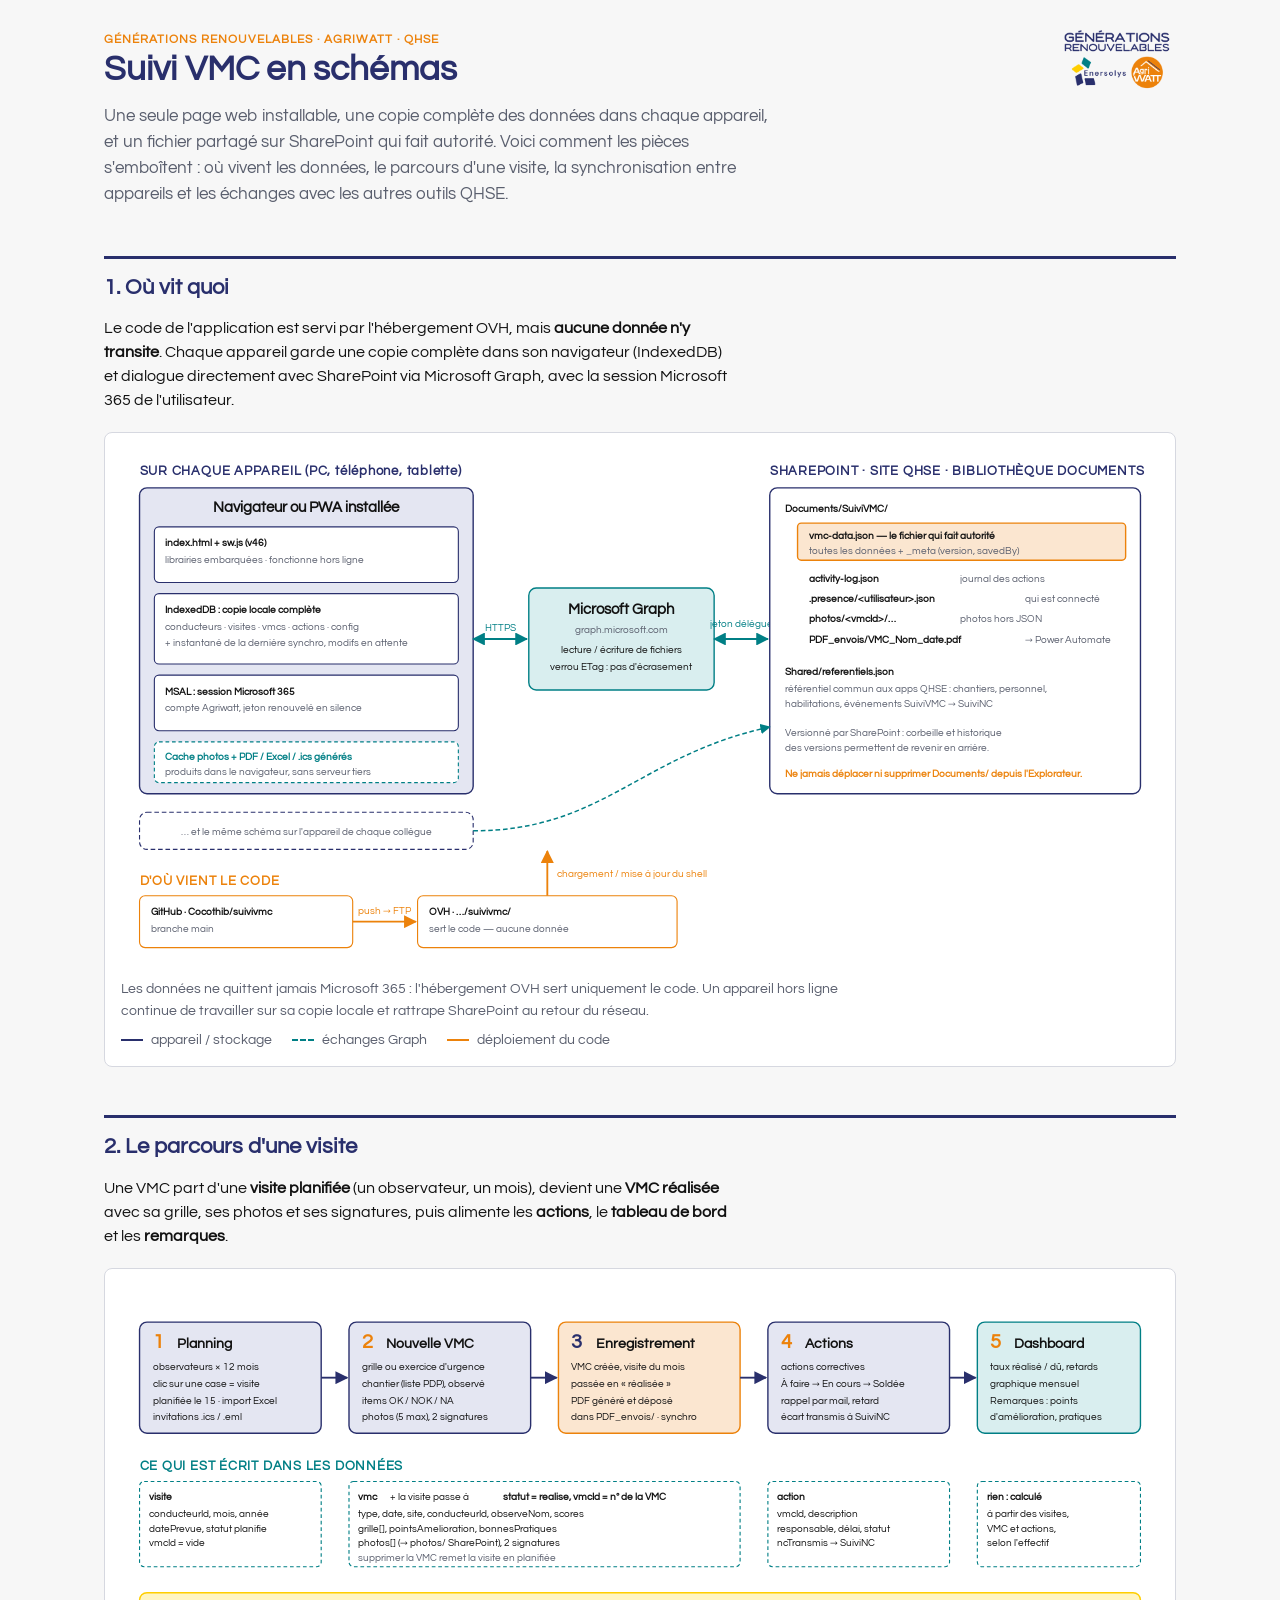
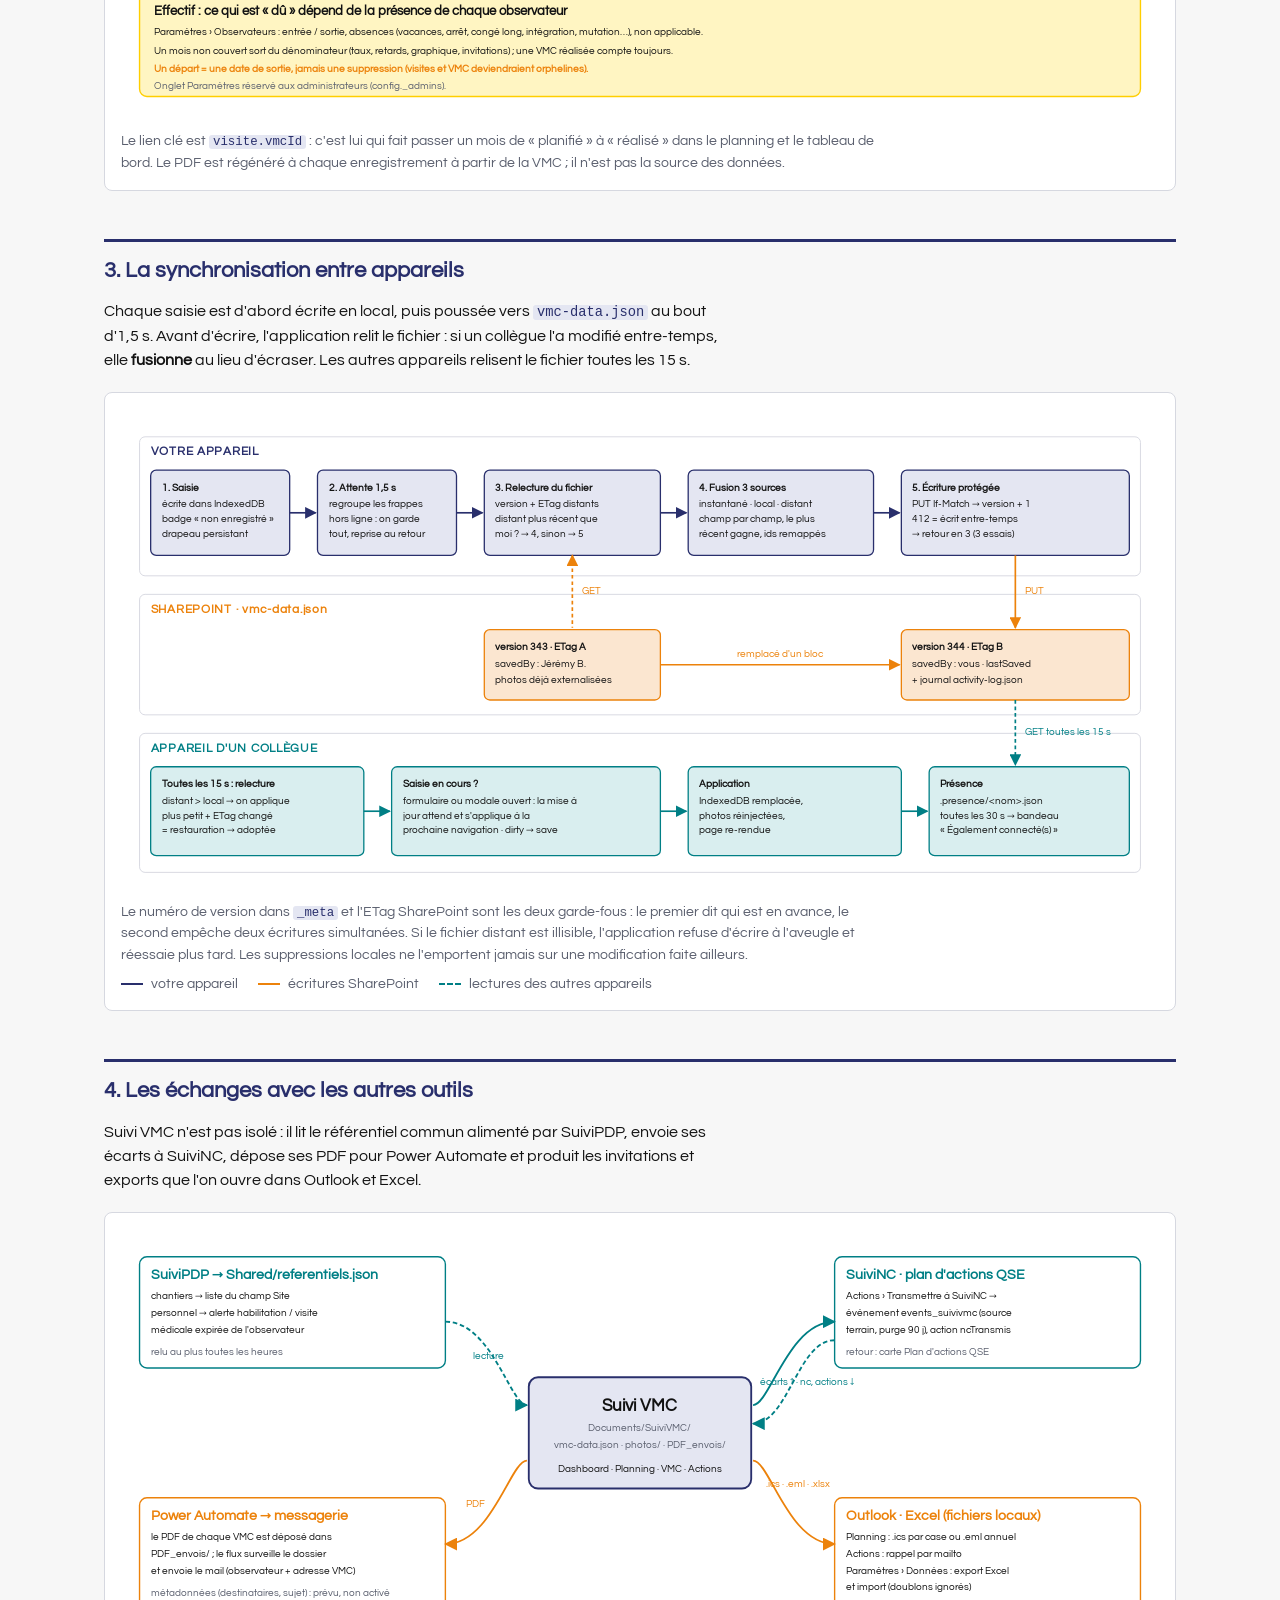
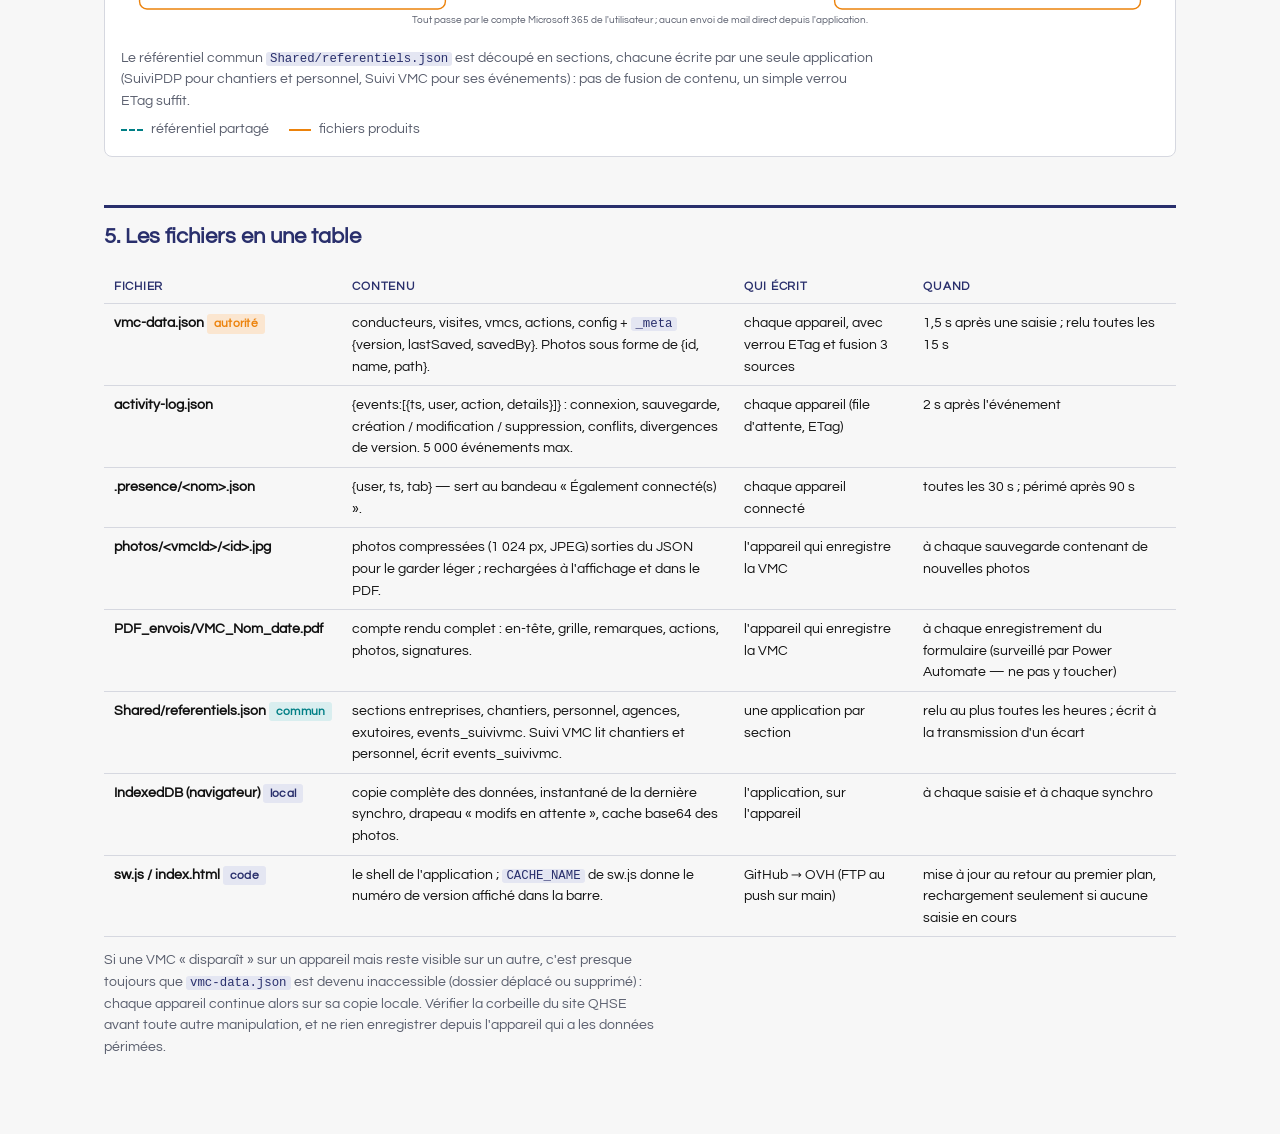
==== schemas.html @ dfc9482b "Schémas : page « Comment ça marche » (architecture, parcours VMC, synchro, échanges) - schemas.html " ====
<!DOCTYPE html>
<html lang="fr">
<head>
<meta charset="utf-8">
<meta name="viewport" content="width=device-width, initial-scale=1">
<meta name="color-scheme" content="light dark">
<title>Suivi VMC en schémas</title>
<link rel="stylesheet" href="https://fonts.googleapis.com/css2?family=Questrial&display=swap">
<style>
/* Charte Générations Renouvelables : bleu marine, teal, jaune, orange, noir, gris clair */
:root {
  --bleu: #292F6C; --teal: #007F85; --jaune: #FFCE00; --orange: #EC820B; --noir: #121212; --gris: #F7F7F7;
  --bg: #F7F7F7; --panel: #ffffff; --ink: #121212; --muted: #5a5f6e; --line: #d6d8e0;
  --bleu-soft: #e4e6f2; --teal-soft: #d9eeef; --orange-soft: #fbe6d0; --jaune-soft: #fff5c2;
}
@media (prefers-color-scheme: dark) {
  :root:not([data-theme="light"]) {
    --bg: #14162a; --panel: #1c1f36; --ink: #eceef5; --muted: #a3a8bd; --line: #353a5a;
    --bleu: #9aa3ff; --teal: #4fc3c8; --orange: #f5a04a; --jaune: #ffd84d;
    --bleu-soft: #262b52; --teal-soft: #163a3d; --orange-soft: #43301a; --jaune-soft: #3d3712;
  }
}
:root[data-theme="dark"] {
  --bg: #14162a; --panel: #1c1f36; --ink: #eceef5; --muted: #a3a8bd; --line: #353a5a;
  --bleu: #9aa3ff; --teal: #4fc3c8; --orange: #f5a04a; --jaune: #ffd84d;
  --bleu-soft: #262b52; --teal-soft: #163a3d; --orange-soft: #43301a; --jaune-soft: #3d3712;
}
* { box-sizing: border-box; }
body { margin: 0; background: var(--bg); color: var(--ink); font-family: "Century Gothic", "URW Gothic", "Questrial", "Futura", "Avenir", sans-serif; font-size: 16px; line-height: 1.5; }
main { max-width: 1120px; margin: 0 auto; padding: 28px 24px 64px; }
header.top { display: flex; align-items: center; justify-content: space-between; gap: 16px; flex-wrap: wrap; margin-bottom: 8px; }
header.top img { height: 64px; width: auto; }
h1, h2, h3 { text-wrap: balance; margin: 0; color: var(--bleu); font-weight: 700; }
h1 { font-size: 2.2rem; line-height: 1.1; }
h2 { font-size: 1.4rem; margin-top: 48px; padding-top: 12px; border-top: 3px solid var(--bleu); }
.eyebrow { text-transform: uppercase; letter-spacing: .08em; font-size: .78rem; color: var(--orange); font-weight: 700; }
p { max-width: 70ch; margin: 12px 0; }
p.lead { font-size: 1.08rem; color: var(--muted); max-width: 74ch; }
figure { margin: 20px 0 0; background: var(--panel); border: 1px solid var(--line); border-radius: 8px; padding: 16px; overflow-x: auto; }
figure svg { display: block; width: 100%; height: auto; min-width: 680px; color: var(--ink); }
figcaption { font-size: .9rem; color: var(--muted); margin-top: 10px; max-width: 95ch; }
.legend { display: flex; flex-wrap: wrap; gap: 6px 20px; font-size: .86rem; color: var(--muted); margin-top: 8px; }
.legend span::before { content: ""; display: inline-block; width: 22px; height: 0; border-top: 2.5px solid var(--ink); vertical-align: middle; margin-right: 8px; }
.legend .l-bleu::before { border-color: var(--bleu); }
.legend .l-teal::before { border-color: var(--teal); border-top-style: dashed; }
.legend .l-orange::before { border-color: var(--orange); }
.steps { list-style: none; padding: 0; margin: 12px 0 0; display: grid; gap: 10px; }
.steps li { display: grid; grid-template-columns: 34px 1fr; gap: 10px; align-items: start; }
.steps b.n { font-size: 1.15rem; color: var(--orange); font-weight: 700; padding-top: 1px; }
.two { display: grid; grid-template-columns: 1fr 1fr; gap: 20px; align-items: start; }
@media (max-width: 820px) { .two { grid-template-columns: 1fr; } }
table { border-collapse: collapse; width: 100%; font-size: .9rem; margin-top: 16px; }
th, td { text-align: left; padding: 8px 10px; border-bottom: 1px solid var(--line); vertical-align: top; }
th { text-transform: uppercase; letter-spacing: .06em; font-size: .74rem; color: var(--bleu); }
td.k { font-weight: 700; white-space: nowrap; }
tr:nth-child(even) td { background: var(--gris); }
:root[data-theme="dark"] tr:nth-child(even) td { background: transparent; }
@media (prefers-color-scheme: dark) { :root:not([data-theme="light"]) tr:nth-child(even) td { background: transparent; } }
.tag { display: inline-block; font-size: .72rem; padding: 1px 7px; border-radius: 3px; font-weight: 700; letter-spacing: .02em; white-space: nowrap; }
.tag.bleu { background: var(--bleu-soft); color: var(--bleu); }
.tag.teal { background: var(--teal-soft); color: var(--teal); }
.tag.orange { background: var(--orange-soft); color: var(--orange); }
code { font-family: Consolas, "Courier New", monospace; font-size: .86em; background: var(--bleu-soft); color: var(--bleu); padding: 0 4px; border-radius: 3px; }
.note { font-size: .9rem; color: var(--muted); }
.wrap { overflow-x: auto; }
/* ---- Écrans étroits : versions empilées des schémas ---- */
.m-only { display: none; }
@media (max-width: 900px) {
  main { padding: 18px 14px 48px; }
  h1 { font-size: 1.7rem; }
  h2 { margin-top: 36px; font-size: 1.25rem; }
  header.top img { height: 48px; }
  figure { padding: 12px; overflow: visible; }
  figure svg { display: none; }
  .m-only { display: block; }
  .m-flow { display: grid; gap: 8px; }
  .m-head { text-transform: uppercase; letter-spacing: .06em; font-size: .76rem; font-weight: 700; margin-top: 10px; color: var(--bleu); }
  .m-head.teal { color: var(--teal); } .m-head.orange { color: var(--orange); }
  .m-box { border: 1px solid var(--line); border-left: 4px solid var(--bleu); border-radius: 5px; padding: 7px 10px; background: var(--bg); font-size: .9rem; line-height: 1.35; }
  .m-box.teal { border-left-color: var(--teal); border-left-style: dashed; }
  .m-box.orange { border-left-color: var(--orange); }
  .m-box.jaune { border-left-color: var(--jaune); }
  .m-box b { display: block; font-weight: 700; }
  .m-box span { display: block; color: var(--muted); font-size: .84rem; }
  .m-box ul { margin: 6px 0 0; padding-left: 16px; font-size: .84rem; }
  .m-link { font-size: .84rem; color: var(--muted); padding: 2px 0 2px 10px; border-left: 2px solid var(--bleu); margin-left: 12px; }
  .m-link.teal { border-left-color: var(--teal); border-left-style: dashed; } .m-link.orange { border-left-color: var(--orange); }
  table, tbody, tr, td { display: block; }
  thead { display: none; }
  tr { border: 1px solid var(--line); border-radius: 6px; background: var(--panel); padding: 8px 10px 6px; margin-bottom: 10px; }
  tr:nth-child(even) td { background: transparent; }
  td { border: 0; padding: 2px 0 6px; }
  td.k { white-space: normal; font-size: 1.05rem; padding-bottom: 2px; color: var(--bleu); }
  td:not(.k)::before { display: block; font-size: .68rem; text-transform: uppercase; letter-spacing: .06em; color: var(--muted); }
  td:nth-child(2)::before { content: "Contenu"; }
  td:nth-child(3)::before { content: "Qui écrit"; }
  td:nth-child(4)::before { content: "Quand"; }
}
</style>
</head>
<body>

<main>
  <header class="top">
    <div>
      <div class="eyebrow">Générations Renouvelables · Agriwatt · QHSE</div>
      <h1>Suivi VMC en schémas</h1>
    </div>
    <img src="assets/logo-gr-bleu.png" alt="Générations Renouvelables – Enersolys – AgriWATT">
  </header>
  <p class="lead">Une seule page web installable, une copie complète des données dans chaque appareil, et un fichier partagé sur SharePoint qui fait autorité. Voici comment les pièces s'emboîtent : où vivent les données, le parcours d'une visite, la synchronisation entre appareils et les échanges avec les autres outils QHSE.</p>

  <!-- ============================================================ 1 -->
  <h2>1. Où vit quoi</h2>
  <p>Le code de l'application est servi par l'hébergement OVH, mais <b>aucune donnée n'y transite</b>. Chaque appareil garde une copie complète dans son navigateur (IndexedDB) et dialogue directement avec SharePoint via Microsoft Graph, avec la session Microsoft 365 de l'utilisateur.</p>
  <figure class="d">
    <svg viewBox="0 0 1120 560" role="img" aria-label="Architecture : appareils avec l'application installée et une copie locale des données, Microsoft Graph au milieu, bibliothèque SharePoint QHSE à droite, hébergement OVH en bas.">
      <defs>
        <marker id="m-bleu" viewBox="0 0 10 10" refX="9" refY="5" markerWidth="7" markerHeight="7" orient="auto-start-reverse"><path d="M0 0L10 5L0 10z" style="fill:var(--bleu)"/></marker>
        <marker id="m-teal" viewBox="0 0 10 10" refX="9" refY="5" markerWidth="7" markerHeight="7" orient="auto-start-reverse"><path d="M0 0L10 5L0 10z" style="fill:var(--teal)"/></marker>
        <marker id="m-orange" viewBox="0 0 10 10" refX="9" refY="5" markerWidth="7" markerHeight="7" orient="auto-start-reverse"><path d="M0 0L10 5L0 10z" style="fill:var(--orange)"/></marker>
      </defs>
      <g font-family="Century Gothic, URW Gothic, Questrial, sans-serif" font-size="11" fill="currentColor">

        <!-- Appareils -->
        <text x="20" y="28" font-size="14" font-weight="700" letter-spacing=".06em" style="fill:var(--bleu)">SUR CHAQUE APPAREIL (PC, téléphone, tablette)</text>
        <rect x="20" y="42" width="360" height="330" rx="8" stroke-width="1.5" style="fill:var(--bleu-soft);stroke:var(--bleu)"/>
        <text x="200" y="68" text-anchor="middle" font-size="16" font-weight="700">Navigateur ou PWA installée</text>

        <rect x="36" y="84" width="328" height="60" rx="5" stroke-width="1.2" style="fill:var(--panel);stroke:var(--bleu)"/>
        <text x="48" y="105" font-weight="700">index.html + sw.js (v46)</text>
        <text x="48" y="123" font-size="11" style="fill:var(--muted)">librairies embarquées · fonctionne hors ligne</text>

        <rect x="36" y="156" width="328" height="76" rx="5" stroke-width="1.2" style="fill:var(--panel);stroke:var(--bleu)"/>
        <text x="48" y="177" font-weight="700">IndexedDB : copie locale complète</text>
        <text x="48" y="195" font-size="11" style="fill:var(--muted)">conducteurs · visites · vmcs · actions · config</text>
        <text x="48" y="213" font-size="11" style="fill:var(--muted)">+ instantané de la dernière synchro, modifs en attente</text>

        <rect x="36" y="244" width="328" height="60" rx="5" stroke-width="1.2" style="fill:var(--panel);stroke:var(--bleu)"/>
        <text x="48" y="265" font-weight="700">MSAL : session Microsoft 365</text>
        <text x="48" y="283" font-size="11" style="fill:var(--muted)">compte Agriwatt, jeton renouvelé en silence</text>

        <rect x="36" y="316" width="328" height="44" rx="5" stroke-width="1.2" stroke-dasharray="4 3" style="fill:var(--panel);stroke:var(--teal)"/>
        <text x="48" y="336" font-weight="700" style="fill:var(--teal)">Cache photos + PDF / Excel / .ics générés</text>
        <text x="48" y="352" font-size="11" style="fill:var(--muted)">produits dans le navigateur, sans serveur tiers</text>

        <!-- Graph -->
        <rect x="440" y="150" width="200" height="110" rx="8" stroke-width="1.5" style="fill:var(--teal-soft);stroke:var(--teal)"/>
        <text x="540" y="178" text-anchor="middle" font-size="16" font-weight="700">Microsoft Graph</text>
        <text x="540" y="198" text-anchor="middle" font-size="11" style="fill:var(--muted)">graph.microsoft.com</text>
        <text x="540" y="220" text-anchor="middle" font-size="11">lecture / écriture de fichiers</text>
        <text x="540" y="238" text-anchor="middle" font-size="11">verrou ETag : pas d'écrasement</text>

        <path d="M380 205 H438" stroke-width="2" fill="none" marker-end="url(#m-teal)" marker-start="url(#m-teal)" style="stroke:var(--teal)"/>
        <path d="M640 205 H698" stroke-width="2" fill="none" marker-end="url(#m-teal)" marker-start="url(#m-teal)" style="stroke:var(--teal)"/>
        <text x="409" y="196" text-anchor="middle" font-size="11" style="fill:var(--teal)">HTTPS</text>
        <text x="669" y="192" text-anchor="middle" font-size="10.5" style="fill:var(--teal)">jeton délégué</text>

        <!-- SharePoint -->
        <text x="700" y="28" font-size="14" font-weight="700" letter-spacing=".06em" style="fill:var(--bleu)">SHAREPOINT · SITE QHSE · BIBLIOTHÈQUE DOCUMENTS</text>
        <rect x="700" y="42" width="400" height="330" rx="8" stroke-width="1.5" style="fill:var(--panel);stroke:var(--bleu)"/>
        <text x="716" y="68" font-weight="700">Documents/SuiviVMC/</text>
        <g font-size="11">
          <rect x="730" y="80" width="354" height="40" rx="4" stroke-width="1.5" style="fill:var(--orange-soft);stroke:var(--orange)"/>
          <text x="742" y="97" font-weight="700">vmc-data.json — le fichier qui fait autorité</text>
          <text x="742" y="113" style="fill:var(--muted)">toutes les données + _meta (version, savedBy)</text>
          <text x="742" y="143" font-weight="700">activity-log.json</text><text x="905" y="143" style="fill:var(--muted)">journal des actions</text>
          <text x="742" y="165" font-weight="700">.presence/&lt;utilisateur&gt;.json</text><text x="975" y="165" style="fill:var(--muted)">qui est connecté</text>
          <text x="742" y="187" font-weight="700">photos/&lt;vmcId&gt;/…</text><text x="905" y="187" style="fill:var(--muted)">photos hors JSON</text>
          <text x="742" y="209" font-weight="700">PDF_envois/VMC_Nom_date.pdf</text><text x="975" y="209" style="fill:var(--muted)">→ Power Automate</text>
        </g>
        <text x="716" y="244" font-weight="700">Shared/referentiels.json</text>
        <text x="716" y="262" font-size="11" style="fill:var(--muted)">référentiel commun aux apps QHSE : chantiers, personnel,</text>
        <text x="716" y="278" font-size="11" style="fill:var(--muted)">habilitations, événements SuiviVMC → SuiviNC</text>
        <text x="716" y="310" font-size="11" style="fill:var(--muted)">Versionné par SharePoint : corbeille et historique</text>
        <text x="716" y="326" font-size="11" style="fill:var(--muted)">des versions permettent de revenir en arrière.</text>
        <text x="716" y="354" font-size="11" font-weight="700" style="fill:var(--orange)">Ne jamais déplacer ni supprimer Documents/ depuis l'Explorateur.</text>

        <!-- Autres appareils -->
        <rect x="20" y="392" width="360" height="40" rx="8" stroke-width="1.2" stroke-dasharray="5 3" style="fill:none;stroke:var(--bleu)"/>
        <text x="200" y="417" text-anchor="middle" font-size="11" style="fill:var(--muted)">… et le même schéma sur l'appareil de chaque collègue</text>
        <path d="M380 412 C 520 412, 560 330, 700 300" stroke-width="1.6" fill="none" stroke-dasharray="5 3" marker-end="url(#m-teal)" style="stroke:var(--teal)"/>

        <!-- OVH -->
        <text x="20" y="470" font-size="14" font-weight="700" letter-spacing=".06em" style="fill:var(--orange)">D'OÙ VIENT LE CODE</text>
        <rect x="20" y="482" width="230" height="56" rx="6" stroke-width="1.2" style="fill:var(--panel);stroke:var(--orange)"/>
        <text x="32" y="503" font-weight="700">GitHub · Cocothib/suivivmc</text>
        <text x="32" y="521" font-size="11" style="fill:var(--muted)">branche main</text>
        <path d="M250 510 H318" stroke-width="2" fill="none" marker-end="url(#m-orange)" style="stroke:var(--orange)"/>
        <text x="284" y="502" text-anchor="middle" font-size="11" style="fill:var(--orange)">push → FTP</text>
        <rect x="320" y="482" width="280" height="56" rx="6" stroke-width="1.2" style="fill:var(--panel);stroke:var(--orange)"/>
        <text x="332" y="503" font-weight="700">OVH · …/suivivmc/</text>
        <text x="332" y="521" font-size="11" style="fill:var(--muted)">sert le code — aucune donnée</text>
        <path d="M460 482 V434" stroke-width="2" fill="none" marker-end="url(#m-orange)" style="stroke:var(--orange)"/>
        <text x="470" y="462" font-size="10.5" style="fill:var(--orange)">chargement / mise à jour du shell</text>
      </g>
    </svg>
    <div class="m-only m-flow">
      <div class="m-head">Sur chaque appareil</div>
      <div class="m-box"><b>index.html + sw.js (v46)</b><span>Application complète, fonctionne hors ligne</span></div>
      <div class="m-box"><b>IndexedDB : copie locale complète</b><span>conducteurs, visites, vmcs, actions, config + instantané de la dernière synchro</span></div>
      <div class="m-box"><b>MSAL : session Microsoft 365</b><span>compte Agriwatt, jeton renouvelé en silence</span></div>
      <div class="m-link teal">Microsoft Graph, lecture/écriture avec ETag</div>
      <div class="m-head">SharePoint · site QHSE</div>
      <div class="m-box orange"><b>Documents/SuiviVMC/vmc-data.json</b><span>le fichier qui fait autorité (_meta.version)</span></div>
      <div class="m-box"><b>activity-log.json · .presence/ · photos/ · PDF_envois/</b><span>journal, présence, photos externalisées, PDF pour Power Automate</span></div>
      <div class="m-box"><b>Shared/referentiels.json</b><span>référentiel commun aux apps QHSE</span></div>
      <div class="m-head orange">D'où vient le code</div>
      <div class="m-box orange"><b>GitHub → OVH (FTP au push)</b><span>l'hébergement ne voit aucune donnée</span></div>
    </div>
    <figcaption>Les données ne quittent jamais Microsoft 365 : l'hébergement OVH sert uniquement le code. Un appareil hors ligne continue de travailler sur sa copie locale et rattrape SharePoint au retour du réseau.</figcaption>
    <div class="legend"><span class="l-bleu">appareil / stockage</span><span class="l-teal">échanges Graph</span><span class="l-orange">déploiement du code</span></div>
  </figure>

  <!-- ============================================================ 2 -->
  <h2>2. Le parcours d'une visite</h2>
  <p>Une VMC part d'une <b>visite planifiée</b> (un observateur, un mois), devient une <b>VMC réalisée</b> avec sa grille, ses photos et ses signatures, puis alimente les <b>actions</b>, le <b>tableau de bord</b> et les <b>remarques</b>.</p>
  <figure class="d">
    <svg viewBox="0 0 1120 470" role="img" aria-label="Parcours : Planning → Nouvelle VMC → Enregistrement → Actions → Dashboard et Remarques, avec les enregistrements créés à chaque étape.">
      <g font-family="Century Gothic, URW Gothic, Questrial, sans-serif" font-size="11" fill="currentColor">
        <!-- 5 étapes -->
        <g stroke-width="1.5">
          <rect x="20" y="40" width="196" height="120" rx="8" style="fill:var(--bleu-soft);stroke:var(--bleu)"/>
          <rect x="246" y="40" width="196" height="120" rx="8" style="fill:var(--bleu-soft);stroke:var(--bleu)"/>
          <rect x="472" y="40" width="196" height="120" rx="8" style="fill:var(--orange-soft);stroke:var(--orange)"/>
          <rect x="698" y="40" width="196" height="120" rx="8" style="fill:var(--bleu-soft);stroke:var(--bleu)"/>
          <rect x="924" y="40" width="176" height="120" rx="8" style="fill:var(--teal-soft);stroke:var(--teal)"/>
        </g>
        <g font-size="22" font-weight="700" style="fill:var(--orange)">
          <text x="34" y="68">1</text><text x="260" y="68">2</text><text x="486" y="68" style="fill:var(--bleu)">3</text><text x="712" y="68">4</text><text x="938" y="68">5</text>
        </g>
        <text x="60" y="68" font-size="15" font-weight="700">Planning</text>
        <text x="34" y="92" font-size="11">observateurs × 12 mois</text>
        <text x="34" y="110" font-size="11">clic sur une case = visite</text>
        <text x="34" y="128" font-size="11">planifiée le 15 · import Excel</text>
        <text x="34" y="146" font-size="11">invitations .ics / .eml</text>

        <text x="286" y="68" font-size="15" font-weight="700">Nouvelle VMC</text>
        <text x="260" y="92" font-size="11">grille ou exercice d'urgence</text>
        <text x="260" y="110" font-size="11">chantier (liste PDP), observé</text>
        <text x="260" y="128" font-size="11">items OK / NOK / NA</text>
        <text x="260" y="146" font-size="11">photos (5 max), 2 signatures</text>

        <text x="512" y="68" font-size="15" font-weight="700">Enregistrement</text>
        <text x="486" y="92" font-size="11">VMC créée, visite du mois</text>
        <text x="486" y="110" font-size="11">passée en « réalisée »</text>
        <text x="486" y="128" font-size="11">PDF généré et déposé</text>
        <text x="486" y="146" font-size="11">dans PDF_envois/ · synchro</text>

        <text x="738" y="68" font-size="15" font-weight="700">Actions</text>
        <text x="712" y="92" font-size="11">actions correctives</text>
        <text x="712" y="110" font-size="11">À faire → En cours → Soldée</text>
        <text x="712" y="128" font-size="11">rappel par mail, retard</text>
        <text x="712" y="146" font-size="11">écart transmis à SuiviNC</text>

        <text x="964" y="68" font-size="15" font-weight="700">Dashboard</text>
        <text x="938" y="92" font-size="11">taux réalisé / dû, retards</text>
        <text x="938" y="110" font-size="11">graphique mensuel</text>
        <text x="938" y="128" font-size="11">Remarques : points</text>
        <text x="938" y="146" font-size="11">d'amélioration, pratiques</text>

        <g stroke-width="2" fill="none" marker-end="url(#m-bleu)" style="stroke:var(--bleu)">
          <path d="M216 100 H244"/><path d="M442 100 H470"/><path d="M668 100 H696"/><path d="M894 100 H922"/>
        </g>

        <!-- Enregistrements créés -->
        <text x="20" y="200" font-size="14" font-weight="700" letter-spacing=".06em" style="fill:var(--teal)">CE QUI EST ÉCRIT DANS LES DONNÉES</text>
        <g stroke-width="1.2" stroke-dasharray="4 3" style="stroke:var(--teal)" fill="none">
          <rect x="20" y="212" width="196" height="92" rx="5"/>
          <rect x="246" y="212" width="422" height="92" rx="5"/>
          <rect x="698" y="212" width="196" height="92" rx="5"/>
          <rect x="924" y="212" width="176" height="92" rx="5"/>
        </g>
        <g font-size="11">
          <text x="30" y="232" font-weight="700">visite</text>
          <text x="30" y="250">conducteurId, mois, année</text>
          <text x="30" y="266">datePrevue, statut planifie</text>
          <text x="30" y="282">vmcId = vide</text>

          <text x="256" y="232" font-weight="700">vmc</text><text x="290" y="232">+ la visite passe à</text><text x="412" y="232" font-weight="700">statut = realise, vmcId = n° de la VMC</text>
          <text x="256" y="250">type, date, site, conducteurId, observeNom, scores</text>
          <text x="256" y="266">grille[], pointsAmelioration, bonnesPratiques</text>
          <text x="256" y="282">photos[] (→ photos/ SharePoint), 2 signatures</text>
          <text x="256" y="298" style="fill:var(--muted)">supprimer la VMC remet la visite en planifiée</text>

          <text x="708" y="232" font-weight="700">action</text>
          <text x="708" y="250">vmcId, description</text>
          <text x="708" y="266">responsable, délai, statut</text>
          <text x="708" y="282">ncTransmis → SuiviNC</text>

          <text x="934" y="232" font-weight="700">rien : calculé</text>
          <text x="934" y="250">à partir des visites,</text>
          <text x="934" y="266">VMC et actions,</text>
          <text x="934" y="282">selon l'effectif</text>
        </g>

        <!-- Effectif -->
        <rect x="20" y="332" width="1080" height="112" rx="8" stroke-width="1.5" style="fill:var(--jaune-soft);stroke:var(--jaune)"/>
        <text x="36" y="356" font-size="14" font-weight="700">Effectif : ce qui est « dû » dépend de la présence de chaque observateur</text>
        <text x="36" y="378" font-size="11">Paramètres › Observateurs : entrée / sortie, absences (vacances, arrêt, congé long, intégration, mutation…), non applicable.</text>
        <text x="36" y="398" font-size="11">Un mois non couvert sort du dénominateur (taux, retards, graphique, invitations) ; une VMC réalisée compte toujours.</text>
        <text x="36" y="418" font-size="11" font-weight="700" style="fill:var(--orange)">Un départ = une date de sortie, jamais une suppression (visites et VMC deviendraient orphelines).</text>
        <text x="36" y="436" font-size="11" style="fill:var(--muted)">Onglet Paramètres réservé aux administrateurs (config._admins).</text>
      </g>
    </svg>
    <div class="m-only m-flow">
      <div class="m-box"><b>1 · Planning</b><span>observateurs × 12 mois, clic = visite planifiée (le 15, jour ouvré), import Excel, invitations .ics/.eml</span><ul><li><i>visite</i> : conducteurId, mois, année, datePrevue, statut planifie</li></ul></div>
      <div class="m-box"><b>2 · Nouvelle VMC</b><span>grille ou exercice d'urgence, chantier (liste SuiviPDP), items OK/NOK/NA, photos, 2 signatures</span></div>
      <div class="m-box orange"><b>3 · Enregistrement</b><span>VMC créée, visite passée en « réalisée » avec vmcId, PDF déposé dans PDF_envois/, synchro</span><ul><li><i>vmc</i> : grille[], scores, photos[], signatures…</li><li>supprimer la VMC remet la visite en planifiée</li></ul></div>
      <div class="m-box"><b>4 · Actions</b><span>À faire → En cours → Soldée, rappel mail, écart transmis à SuiviNC</span><ul><li><i>action</i> : vmcId, responsable, délai, statut, ncTransmis</li></ul></div>
      <div class="m-box teal"><b>5 · Dashboard et Remarques</b><span>taux réalisé / dû, retards, graphique mensuel, points d'amélioration — rien n'est stocké, tout est calculé</span></div>
      <div class="m-box jaune"><b>Effectif</b><span>entrée/sortie, absences, non applicable : les mois non couverts sortent du dénominateur. Un départ = date de sortie, jamais une suppression.</span></div>
    </div>
    <figcaption>Le lien clé est <code>visite.vmcId</code> : c'est lui qui fait passer un mois de « planifié » à « réalisé » dans le planning et le tableau de bord. Le PDF est régénéré à chaque enregistrement à partir de la VMC ; il n'est pas la source des données.</figcaption>
  </figure>

  <!-- ============================================================ 3 -->
  <h2>3. La synchronisation entre appareils</h2>
  <p>Chaque saisie est d'abord écrite en local, puis poussée vers <code>vmc-data.json</code> au bout d'1,5 s. Avant d'écrire, l'application relit le fichier : si un collègue l'a modifié entre-temps, elle <b>fusionne</b> au lieu d'écraser. Les autres appareils relisent le fichier toutes les 15 s.</p>
  <figure class="d">
    <svg viewBox="0 0 1120 520" role="img" aria-label="Séquence de synchronisation : saisie locale, attente 1,5 s, relecture avec ETag, fusion si besoin, écriture protégée, puis lecture par les collègues toutes les 15 s.">
      <g font-family="Century Gothic, URW Gothic, Questrial, sans-serif" font-size="11" fill="currentColor">
        <!-- couloirs -->
        <g stroke-width="1" style="stroke:var(--line)" fill="none">
          <rect x="20" y="30" width="1080" height="150" rx="6"/>
          <rect x="20" y="200" width="1080" height="130" rx="6"/>
          <rect x="20" y="350" width="1080" height="150" rx="6"/>
        </g>
        <text x="32" y="50" font-size="13" font-weight="700" letter-spacing=".06em" style="fill:var(--bleu)">VOTRE APPAREIL</text>
        <text x="32" y="220" font-size="13" font-weight="700" letter-spacing=".06em" style="fill:var(--orange)">SHAREPOINT · vmc-data.json</text>
        <text x="32" y="370" font-size="13" font-weight="700" letter-spacing=".06em" style="fill:var(--teal)">APPAREIL D'UN COLLÈGUE</text>

        <!-- votre appareil -->
        <g stroke-width="1.4" style="stroke:var(--bleu);fill:var(--bleu-soft)">
          <rect x="32" y="66" width="150" height="92" rx="6"/>
          <rect x="212" y="66" width="150" height="92" rx="6"/>
          <rect x="392" y="66" width="190" height="92" rx="6"/>
          <rect x="612" y="66" width="200" height="92" rx="6"/>
          <rect x="842" y="66" width="246" height="92" rx="6"/>
        </g>
        <g stroke-width="1.8" fill="none" marker-end="url(#m-bleu)" style="stroke:var(--bleu)">
          <path d="M182 112 H210"/><path d="M362 112 H390"/><path d="M582 112 H610"/><path d="M812 112 H840"/>
        </g>
        <text x="44" y="88" font-weight="700">1. Saisie</text>
        <text x="44" y="106" font-size="11">écrite dans IndexedDB</text>
        <text x="44" y="122" font-size="11">badge « non enregistré »</text>
        <text x="44" y="138" font-size="11">drapeau persistant</text>

        <text x="224" y="88" font-weight="700">2. Attente 1,5 s</text>
        <text x="224" y="106" font-size="11">regroupe les frappes</text>
        <text x="224" y="122" font-size="11">hors ligne : on garde</text>
        <text x="224" y="138" font-size="11">tout, reprise au retour</text>

        <text x="404" y="88" font-weight="700">3. Relecture du fichier</text>
        <text x="404" y="106" font-size="11">version + ETag distants</text>
        <text x="404" y="122" font-size="11">distant plus récent que</text>
        <text x="404" y="138" font-size="11">moi ? → 4, sinon → 5</text>

        <text x="624" y="88" font-weight="700">4. Fusion 3 sources</text>
        <text x="624" y="106" font-size="11">instantané · local · distant</text>
        <text x="624" y="122" font-size="11">champ par champ, le plus</text>
        <text x="624" y="138" font-size="11">récent gagne, ids remappés</text>

        <text x="854" y="88" font-weight="700">5. Écriture protégée</text>
        <text x="854" y="106" font-size="11">PUT If-Match → version + 1</text>
        <text x="854" y="122" font-size="11">412 = écrit entre-temps</text>
        <text x="854" y="138" font-size="11">→ retour en 3 (3 essais)</text>

        <!-- vers SharePoint -->
        <path d="M487 158 V236" stroke-width="1.8" fill="none" stroke-dasharray="4 3" marker-start="url(#m-orange)" style="stroke:var(--orange)"/>
        <text x="497" y="200" font-size="11" style="fill:var(--orange)">GET</text>
        <path d="M965 158 V236" stroke-width="1.8" fill="none" marker-end="url(#m-orange)" style="stroke:var(--orange)"/>
        <text x="975" y="200" font-size="11" style="fill:var(--orange)">PUT</text>

        <!-- SharePoint -->
        <g stroke-width="1.4" style="stroke:var(--orange);fill:var(--orange-soft)">
          <rect x="392" y="238" width="190" height="76" rx="6"/>
          <rect x="842" y="238" width="246" height="76" rx="6"/>
        </g>
        <text x="404" y="260" font-weight="700">version 343 · ETag A</text>
        <text x="404" y="278" font-size="11">savedBy : Jérémy B.</text>
        <text x="404" y="296" font-size="11">photos déjà externalisées</text>
        <text x="854" y="260" font-weight="700">version 344 · ETag B</text>
        <text x="854" y="278" font-size="11">savedBy : vous · lastSaved</text>
        <text x="854" y="296" font-size="11">+ journal activity-log.json</text>
        <path d="M582 276 H840" stroke-width="1.8" fill="none" marker-end="url(#m-orange)" style="stroke:var(--orange)"/>
        <text x="711" y="268" text-anchor="middle" font-size="11" style="fill:var(--orange)">remplacé d'un bloc</text>

        <!-- collègue -->
        <g stroke-width="1.4" style="stroke:var(--teal);fill:var(--teal-soft)">
          <rect x="32" y="386" width="230" height="96" rx="6"/>
          <rect x="292" y="386" width="290" height="96" rx="6"/>
          <rect x="612" y="386" width="230" height="96" rx="6"/>
          <rect x="872" y="386" width="216" height="96" rx="6"/>
        </g>
        <g stroke-width="1.8" fill="none" marker-end="url(#m-teal)" style="stroke:var(--teal)">
          <path d="M262 434 H290"/><path d="M582 434 H610"/><path d="M842 434 H870"/>
        </g>
        <path d="M965 314 V384" stroke-width="1.8" fill="none" marker-end="url(#m-teal)" stroke-dasharray="4 3" style="stroke:var(--teal)"/>
        <text x="975" y="352" font-size="11" style="fill:var(--teal)">GET toutes les 15 s</text>

        <text x="44" y="408" font-weight="700">Toutes les 15 s : relecture</text>
        <text x="44" y="426" font-size="11">distant &gt; local → on applique</text>
        <text x="44" y="442" font-size="11">plus petit + ETag changé</text>
        <text x="44" y="458" font-size="11">= restauration → adoptée</text>

        <text x="304" y="408" font-weight="700">Saisie en cours ?</text>
        <text x="304" y="426" font-size="11">formulaire ou modale ouvert : la mise à</text>
        <text x="304" y="442" font-size="11">jour attend et s'applique à la</text>
        <text x="304" y="458" font-size="11">prochaine navigation · dirty → save</text>

        <text x="624" y="408" font-weight="700">Application</text>
        <text x="624" y="426" font-size="11">IndexedDB remplacée,</text>
        <text x="624" y="442" font-size="11">photos réinjectées,</text>
        <text x="624" y="458" font-size="11">page re-rendue</text>

        <text x="884" y="408" font-weight="700">Présence</text>
        <text x="884" y="426" font-size="11">.presence/&lt;nom&gt;.json</text>
        <text x="884" y="442" font-size="11">toutes les 30 s → bandeau</text>
        <text x="884" y="458" font-size="11">« Également connecté(s) »</text>
      </g>
    </svg>
    <div class="m-only m-flow">
      <div class="m-head">Votre appareil</div>
      <div class="m-box"><b>1 · Saisie</b><span>écrite dans IndexedDB, badge « non enregistré », drapeau persistant</span></div>
      <div class="m-box"><b>2 · Attente 1,5 s</b><span>regroupe les frappes ; hors ligne, tout est gardé et repris au retour</span></div>
      <div class="m-box"><b>3 · Relecture du fichier</b><span>version + ETag distants ; distant plus récent que mienne → fusion</span></div>
      <div class="m-box"><b>4 · Fusion 3 sources</b><span>instantané · local · distant, champ par champ, le plus le plus récent gagne, ids en collision remappés</span></div>
      <div class="m-box"><b>5 · Écriture protégée</b><span>PUT If-Match → version + 1 ; 412 = quelqu'un a écrit entre-temps → on recommence (3 fois max)</span></div>
      <div class="m-head orange">SharePoint · vmc-data.json</div>
      <div class="m-box orange"><b>version 343 → 344</b><span>fichier remplacé d'un bloc ; journal dans activity-log.json</span></div>
      <div class="m-head teal">Appareil d'un collègue</div>
      <div class="m-box teal"><b>Relecture toutes les 15 s</b><span>version distante plus grande → application ; plus petit + ETag changé = fichier restauré → adopté</span></div>
      <div class="m-box teal"><b>Saisie en cours ?</b><span>la mise à jour attend et s'applique à la prochaine navigation</span></div>
      <div class="m-box teal"><b>Présence</b><span>.presence/&lt;nom&gt;.json toutes les 30 s → bandeau connecté(s) »</span></div>
    </div>
    <figcaption>Le numéro de version dans <code>_meta</code> et l'ETag SharePoint sont les deux garde-fous : le premier dit qui est en avance, le second empêche deux écritures simultanées. Si le fichier distant est illisible, l'application refuse d'écrire à l'aveugle et réessaie plus tard. Les suppressions locales ne l'emportent jamais sur une modification faite ailleurs.</figcaption>
    <div class="legend"><span class="l-bleu">votre appareil</span><span class="l-orange">écritures SharePoint</span><span class="l-teal">lectures des autres appareils</span></div>
  </figure>

  <!-- ============================================================ 4 -->
  <h2>4. Les échanges avec les autres outils</h2>
  <p>Suivi VMC n'est pas isolé : il lit le référentiel commun alimenté par SuiviPDP, envoie ses écarts à SuiviNC, dépose ses PDF pour Power Automate et produit les invitations et exports que l'on ouvre dans Outlook et Excel.</p>
  <figure class="d">
    <svg viewBox="0 0 1120 440" role="img" aria-label="Suivi VMC au centre ; autour : SuiviPDP et le référentiel commun, SuiviNC, Power Automate et la messagerie, Outlook et Excel.">
      <g font-family="Century Gothic, URW Gothic, Questrial, sans-serif" font-size="11" fill="currentColor">
        <!-- centre -->
        <rect x="440" y="160" width="240" height="120" rx="10" stroke-width="2" style="fill:var(--bleu-soft);stroke:var(--bleu)"/>
        <text x="560" y="196" text-anchor="middle" font-size="18" font-weight="700">Suivi VMC</text>
        <text x="560" y="218" text-anchor="middle" font-size="11" style="fill:var(--muted)">Documents/SuiviVMC/</text>
        <text x="560" y="236" text-anchor="middle" font-size="11" style="fill:var(--muted)">vmc-data.json · photos/ · PDF_envois/</text>
        <text x="560" y="262" text-anchor="middle" font-size="11">Dashboard · Planning · VMC · Actions</text>

        <!-- SuiviPDP + référentiel (gauche haut) -->
        <rect x="20" y="30" width="330" height="120" rx="8" stroke-width="1.5" style="fill:var(--panel);stroke:var(--teal)"/>
        <text x="32" y="54" font-size="15" font-weight="700" style="fill:var(--teal)">SuiviPDP → Shared/referentiels.json</text>
        <text x="32" y="76" font-size="11">chantiers → liste du champ Site</text>
        <text x="32" y="94" font-size="11">personnel → alerte habilitation / visite</text>
        <text x="32" y="112" font-size="11">médicale expirée de l'observateur</text>
        <text x="32" y="136" font-size="10.5" style="fill:var(--muted)">relu au plus toutes les heures</text>
        <path d="M350 100 C 400 100, 420 190, 438 190" stroke-width="2" fill="none" stroke-dasharray="5 3" marker-end="url(#m-teal)" style="stroke:var(--teal)"/>
        <text x="380" y="140" font-size="11" style="fill:var(--teal)">lecture</text>

        <!-- SuiviNC (droite haut) -->
        <rect x="770" y="30" width="330" height="120" rx="8" stroke-width="1.5" style="fill:var(--panel);stroke:var(--teal)"/>
        <text x="782" y="54" font-size="15" font-weight="700" style="fill:var(--teal)">SuiviNC · plan d'actions QSE</text>
        <text x="782" y="76" font-size="11">Actions › Transmettre à SuiviNC →</text>
        <text x="782" y="94" font-size="11">événement events_suivivmc (source</text>
        <text x="782" y="112" font-size="11">terrain, purge 90 j), action ncTransmis</text>
        <text x="782" y="136" font-size="10.5" style="fill:var(--muted)">retour : carte Plan d'actions QSE</text>
        <path d="M682 190 C 700 190, 720 100, 770 100" stroke-width="2" fill="none" marker-end="url(#m-teal)" style="stroke:var(--teal)"/>
        <path d="M770 120 C 730 120, 720 210, 682 210" stroke-width="2" fill="none" stroke-dasharray="5 3" marker-end="url(#m-teal)" style="stroke:var(--teal)"/>
        <text x="690" y="168" font-size="10.5" style="fill:var(--teal)">écarts ↑ · nc, actions ↓</text>

        <!-- Power Automate (gauche bas) -->
        <rect x="20" y="290" width="330" height="120" rx="8" stroke-width="1.5" style="fill:var(--panel);stroke:var(--orange)"/>
        <text x="32" y="314" font-size="15" font-weight="700" style="fill:var(--orange)">Power Automate → messagerie</text>
        <text x="32" y="336" font-size="11">le PDF de chaque VMC est déposé dans</text>
        <text x="32" y="354" font-size="11">PDF_envois/ ; le flux surveille le dossier</text>
        <text x="32" y="372" font-size="11">et envoie le mail (observateur + adresse VMC)</text>
        <text x="32" y="396" font-size="10.5" style="fill:var(--muted)">métadonnées (destinataires, sujet) : prévu, non activé</text>
        <path d="M438 250 C 420 250, 400 340, 350 340" stroke-width="2" fill="none" marker-end="url(#m-orange)" style="stroke:var(--orange)"/>
        <text x="372" y="300" font-size="11" style="fill:var(--orange)">PDF</text>

        <!-- Outlook / Excel (droite bas) -->
        <rect x="770" y="290" width="330" height="120" rx="8" stroke-width="1.5" style="fill:var(--panel);stroke:var(--orange)"/>
        <text x="782" y="314" font-size="15" font-weight="700" style="fill:var(--orange)">Outlook · Excel (fichiers locaux)</text>
        <text x="782" y="336" font-size="11">Planning : .ics par case ou .eml annuel</text>
        <text x="782" y="354" font-size="11">Actions : rappel par mailto</text>
        <text x="782" y="372" font-size="11">Paramètres › Données : export Excel</text>
        <text x="782" y="390" font-size="11">et import (doublons ignorés)</text>
        <path d="M682 250 C 700 250, 720 340, 770 340" stroke-width="2" fill="none" marker-end="url(#m-orange)" style="stroke:var(--orange)"/>
        <text x="696" y="278" font-size="10.5" style="fill:var(--orange)">.ics · .eml · .xlsx</text>

        <!-- Microsoft 365 -->
        <text x="560" y="425" text-anchor="middle" font-size="11" style="fill:var(--muted)">Tout passe par le compte Microsoft 365 de l'utilisateur ; aucun envoi de mail direct depuis l'application.</text>
      </g>
    </svg>
    <div class="m-only m-flow">
      <div class="m-box teal"><b>SuiviPDP → Shared/referentiels.json (lecture)</b><span>chantiers → liste du champ Site ; personnel → alertes habilitation / visite médicale expirée</span></div>
      <div class="m-box teal"><b>SuiviNC · plan d'actions QSE</b><span>« Transmettre à SuiviNC » écrit un événement dans referentiels.json (ncTransmis) ; en retour, carte « Plan d'actions QSE » sur le dashboard</span></div>
      <div class="m-box orange"><b>Power Automate → messagerie</b><span>PDF de la VMC déposé dans PDF_envois/ à chaque enregistrement ; le flux envoie le mail</span></div>
      <div class="m-box orange"><b>Outlook · Excel</b><span>invitations .ics / .eml, rappel mailto, export et import Excel — fichiers générés dans le navigateur</span></div>
    </div>
    <figcaption>Le référentiel commun <code>Shared/referentiels.json</code> est découpé en sections, chacune écrite par une seule application (SuiviPDP pour chantiers et personnel, Suivi VMC pour ses événements) : pas de fusion de contenu, un simple verrou ETag suffit.</figcaption>
    <div class="legend"><span class="l-teal">référentiel partagé</span><span class="l-orange">fichiers produits</span></div>
  </figure>

  <!-- ============================================================ 5 -->
  <h2>5. Les fichiers en une table</h2>
  <div class="wrap">
    <table>
      <thead><tr><th>Fichier</th><th>Contenu</th><th>Qui écrit</th><th>Quand</th></tr></thead>
      <tbody>
        <tr><td class="k">vmc-data.json <span class="tag orange">autorité</span></td><td>conducteurs, visites, vmcs, actions, config + <code>_meta</code> {version, lastSaved, savedBy}. Photos sous forme de {id, name, path}.</td><td>chaque appareil, avec verrou ETag et fusion 3 sources</td><td>1,5 s après une saisie ; relu toutes les 15 s</td></tr>
        <tr><td class="k">activity-log.json</td><td>{events:[{ts, user, action, details}]} : connexion, sauvegarde, création / modification / suppression, conflits, divergences de version. 5 000 événements max.</td><td>chaque appareil (file d'attente, ETag)</td><td>2 s après l'événement</td></tr>
        <tr><td class="k">.presence/&lt;nom&gt;.json</td><td>{user, ts, tab} — sert au bandeau « Également connecté(s) ».</td><td>chaque appareil connecté</td><td>toutes les 30 s ; périmé après 90 s</td></tr>
        <tr><td class="k">photos/&lt;vmcId&gt;/&lt;id&gt;.jpg</td><td>photos compressées (1 024 px, JPEG) sorties du JSON pour le garder léger ; rechargées à l'affichage et dans le PDF.</td><td>l'appareil qui enregistre la VMC</td><td>à chaque sauvegarde contenant de nouvelles photos</td></tr>
        <tr><td class="k">PDF_envois/VMC_Nom_date.pdf</td><td>compte rendu complet : en-tête, grille, remarques, actions, photos, signatures.</td><td>l'appareil qui enregistre la VMC</td><td>à chaque enregistrement du formulaire (surveillé par Power Automate — ne pas y toucher)</td></tr>
        <tr><td class="k">Shared/referentiels.json <span class="tag teal">commun</span></td><td>sections entreprises, chantiers, personnel, agences, exutoires, events_suivivmc. Suivi VMC lit chantiers et personnel, écrit events_suivivmc.</td><td>une application par section</td><td>relu au plus toutes les heures ; écrit à la transmission d'un écart</td></tr>
        <tr><td class="k">IndexedDB (navigateur) <span class="tag bleu">local</span></td><td>copie complète des données, instantané de la dernière synchro, drapeau « modifs en attente », cache base64 des photos.</td><td>l'application, sur l'appareil</td><td>à chaque saisie et à chaque synchro</td></tr>
        <tr><td class="k">sw.js / index.html <span class="tag bleu">code</span></td><td>le shell de l'application ; <code>CACHE_NAME</code> de sw.js donne le numéro de version affiché dans la barre.</td><td>GitHub → OVH (FTP au push sur main)</td><td>mise à jour au retour au premier plan, rechargement seulement si aucune saisie en cours</td></tr>
      </tbody>
    </table>
  </div>
  <p class="note">Si une VMC « disparaît » sur un appareil mais reste visible sur un autre, c'est presque toujours que <code>vmc-data.json</code> est devenu inaccessible (dossier déplacé ou supprimé) : chaque appareil continue alors sur sa copie locale. Vérifier la corbeille du site QHSE avant toute autre manipulation, et ne rien enregistrer depuis l'appareil qui a les données périmées.</p>
</main>
</body>
</html>
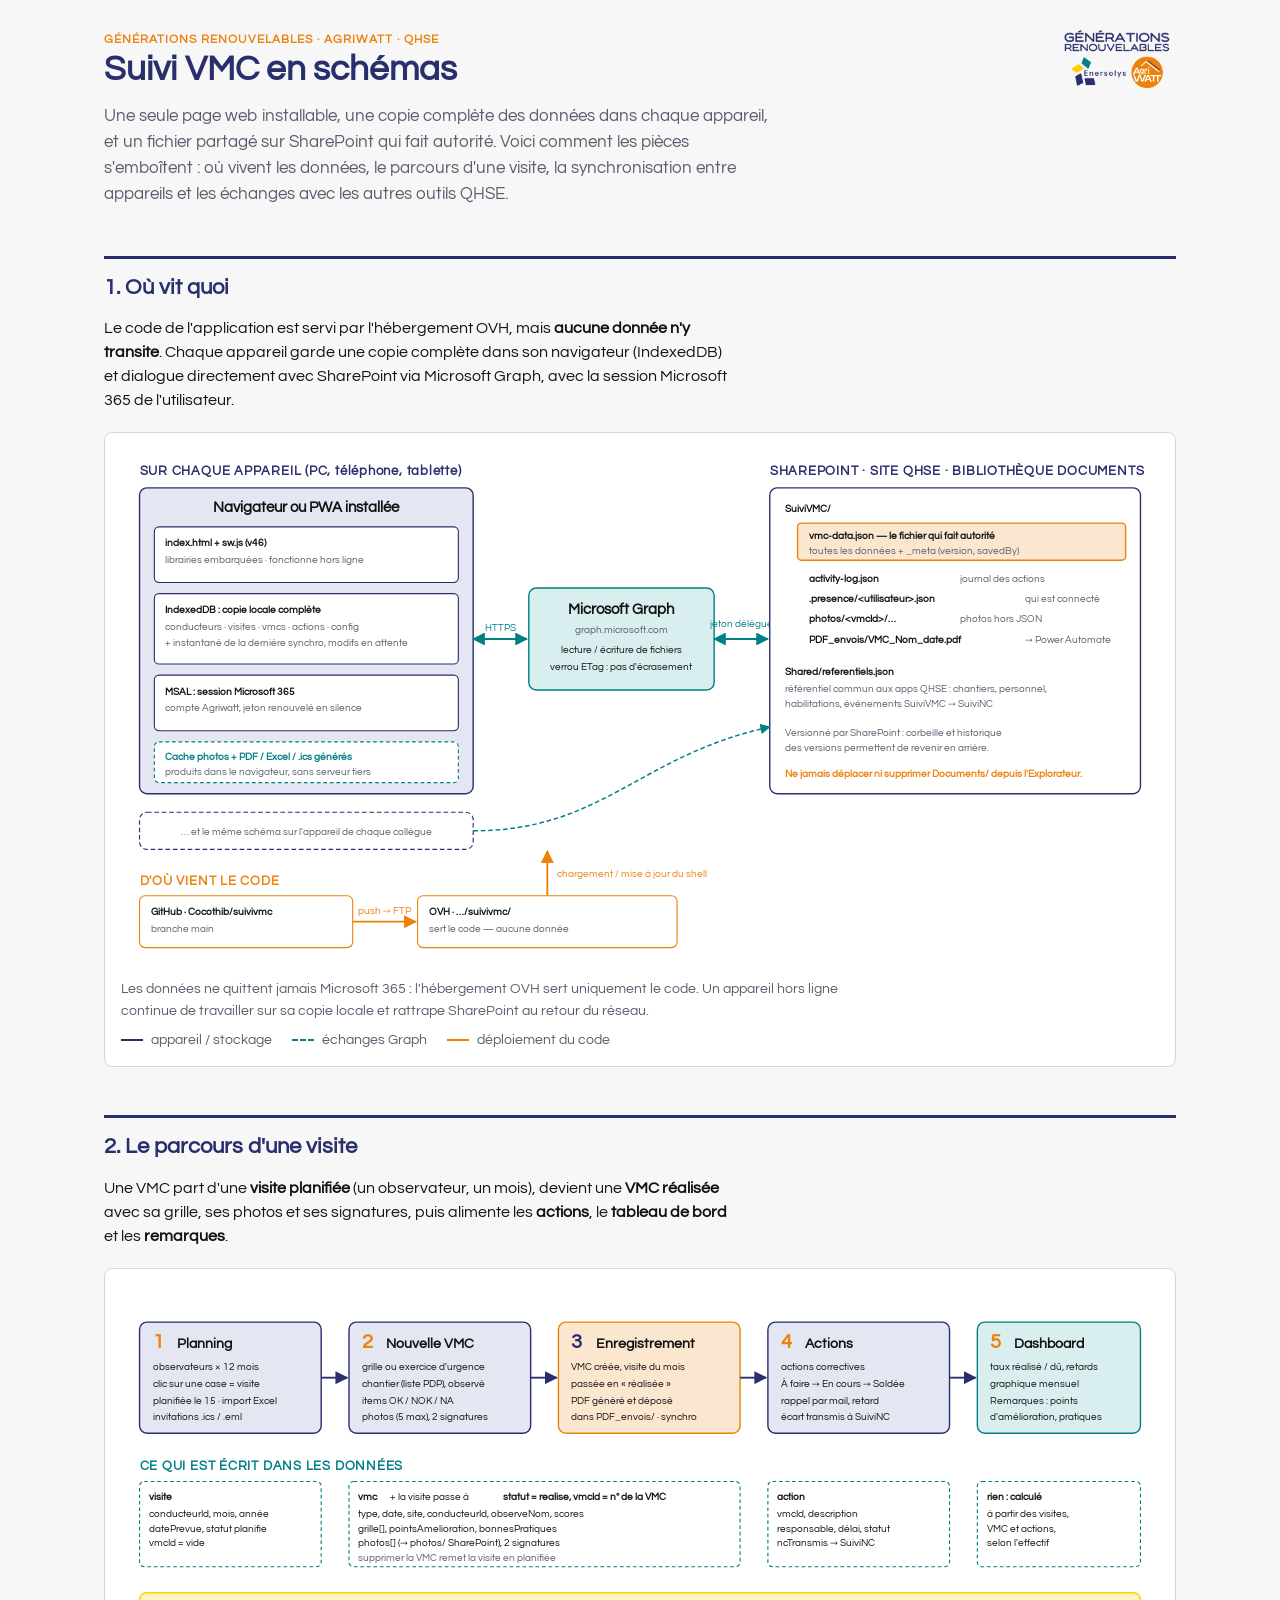
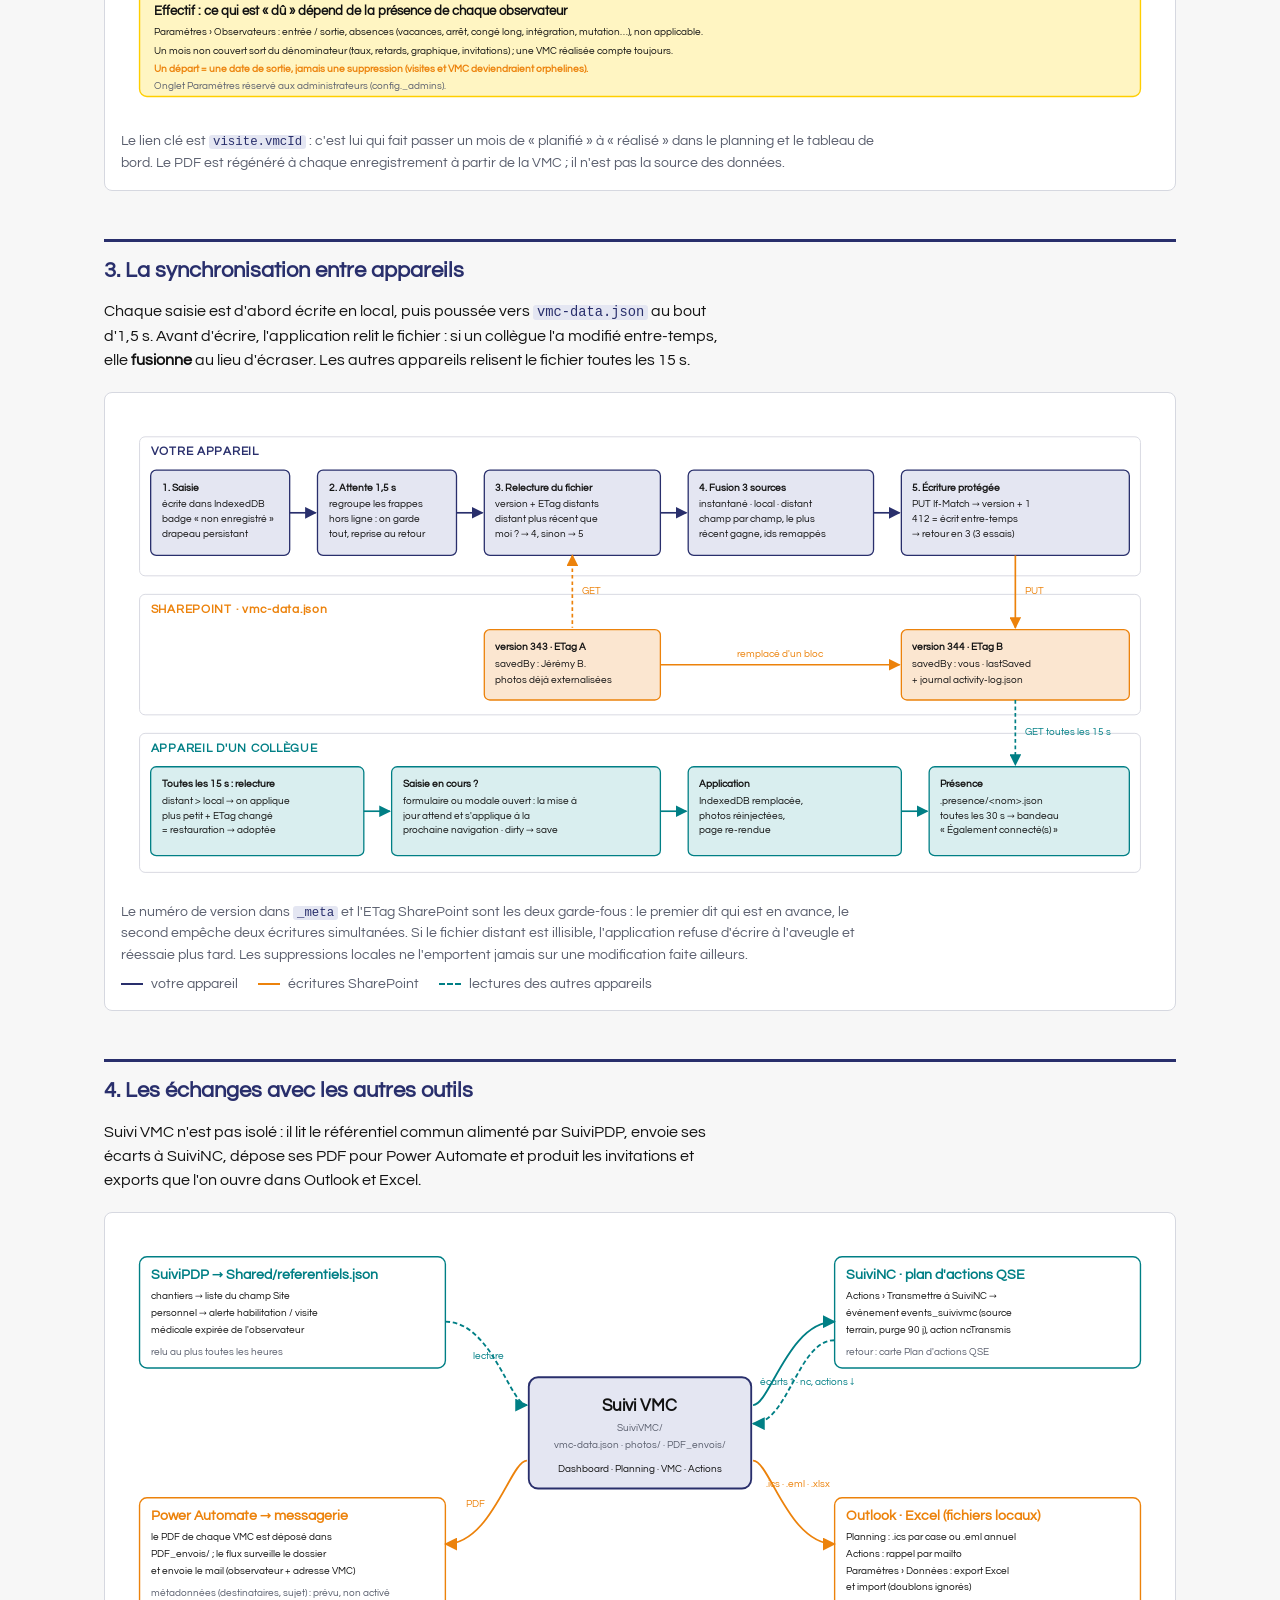
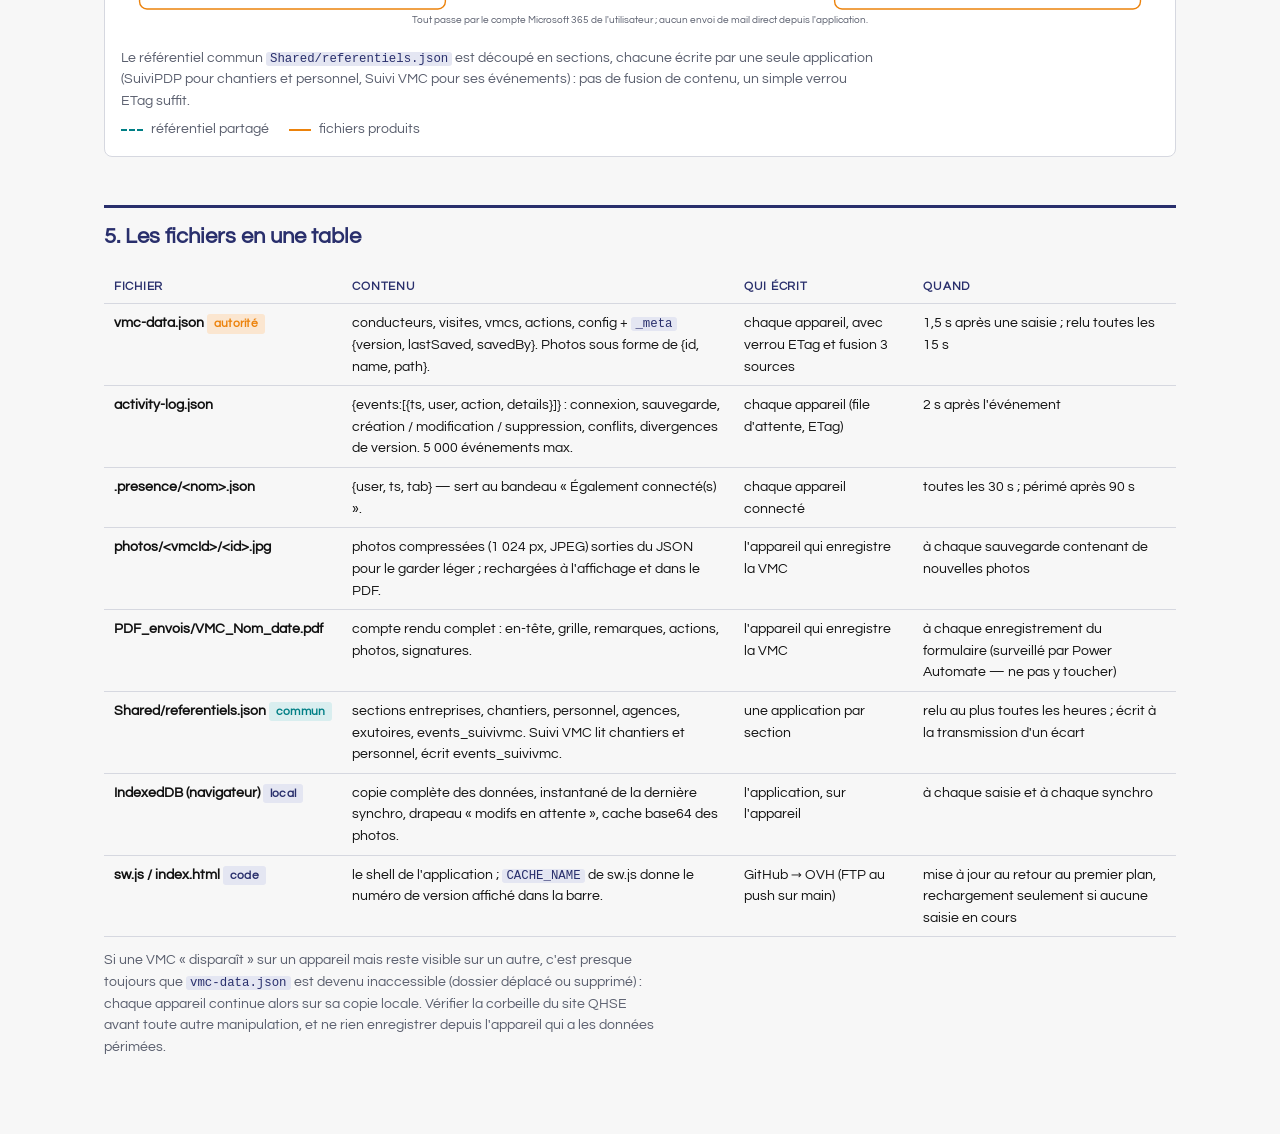
==== commit 01d9abeb: "Données déplacées de Documents/SuiviVMC vers SuiviVMC à la racine de la bibliothèque QHSE (v53)" ====
--- a/schemas.html
+++ b/schemas.html
@@ -159,7 +159,7 @@
         <!-- SharePoint -->
         <text x="700" y="28" font-size="14" font-weight="700" letter-spacing=".06em" style="fill:var(--bleu)">SHAREPOINT · SITE QHSE · BIBLIOTHÈQUE DOCUMENTS</text>
         <rect x="700" y="42" width="400" height="330" rx="8" stroke-width="1.5" style="fill:var(--panel);stroke:var(--bleu)"/>
-        <text x="716" y="68" font-weight="700">Documents/SuiviVMC/</text>
+        <text x="716" y="68" font-weight="700">SuiviVMC/</text>
         <g font-size="11">
           <rect x="730" y="80" width="354" height="40" rx="4" stroke-width="1.5" style="fill:var(--orange-soft);stroke:var(--orange)"/>
           <text x="742" y="97" font-weight="700">vmc-data.json — le fichier qui fait autorité</text>
@@ -202,7 +202,7 @@
       <div class="m-box"><b>MSAL : session Microsoft 365</b><span>compte Agriwatt, jeton renouvelé en silence</span></div>
       <div class="m-link teal">Microsoft Graph, lecture/écriture avec ETag</div>
       <div class="m-head">SharePoint · site QHSE</div>
-      <div class="m-box orange"><b>Documents/SuiviVMC/vmc-data.json</b><span>le fichier qui fait autorité (_meta.version)</span></div>
+      <div class="m-box orange"><b>SuiviVMC/vmc-data.json</b><span>le fichier qui fait autorité (_meta.version)</span></div>
       <div class="m-box"><b>activity-log.json · .presence/ · photos/ · PDF_envois/</b><span>journal, présence, photos externalisées, PDF pour Power Automate</span></div>
       <div class="m-box"><b>Shared/referentiels.json</b><span>référentiel commun aux apps QHSE</span></div>
       <div class="m-head orange">D'où vient le code</div>
@@ -447,7 +447,7 @@
         <!-- centre -->
         <rect x="440" y="160" width="240" height="120" rx="10" stroke-width="2" style="fill:var(--bleu-soft);stroke:var(--bleu)"/>
         <text x="560" y="196" text-anchor="middle" font-size="18" font-weight="700">Suivi VMC</text>
-        <text x="560" y="218" text-anchor="middle" font-size="11" style="fill:var(--muted)">Documents/SuiviVMC/</text>
+        <text x="560" y="218" text-anchor="middle" font-size="11" style="fill:var(--muted)">SuiviVMC/</text>
         <text x="560" y="236" text-anchor="middle" font-size="11" style="fill:var(--muted)">vmc-data.json · photos/ · PDF_envois/</text>
         <text x="560" y="262" text-anchor="middle" font-size="11">Dashboard · Planning · VMC · Actions</text>
 
